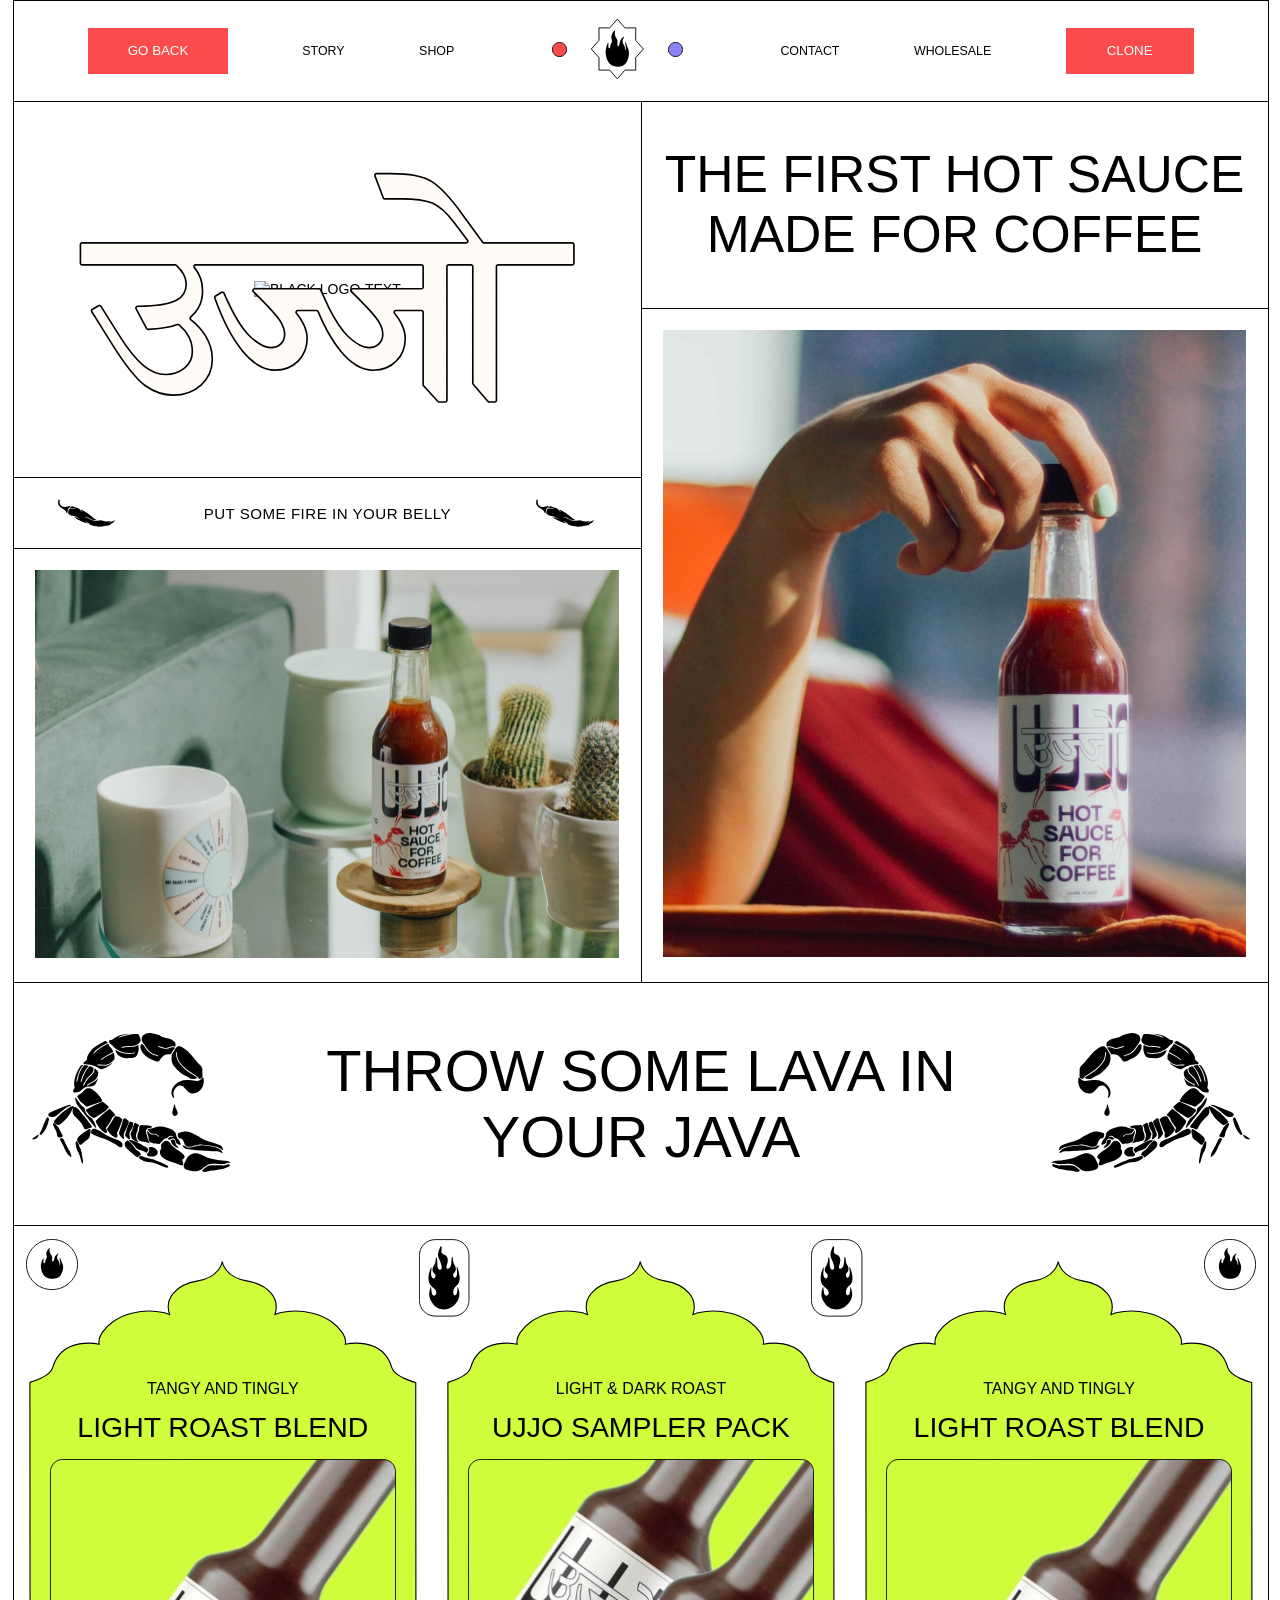
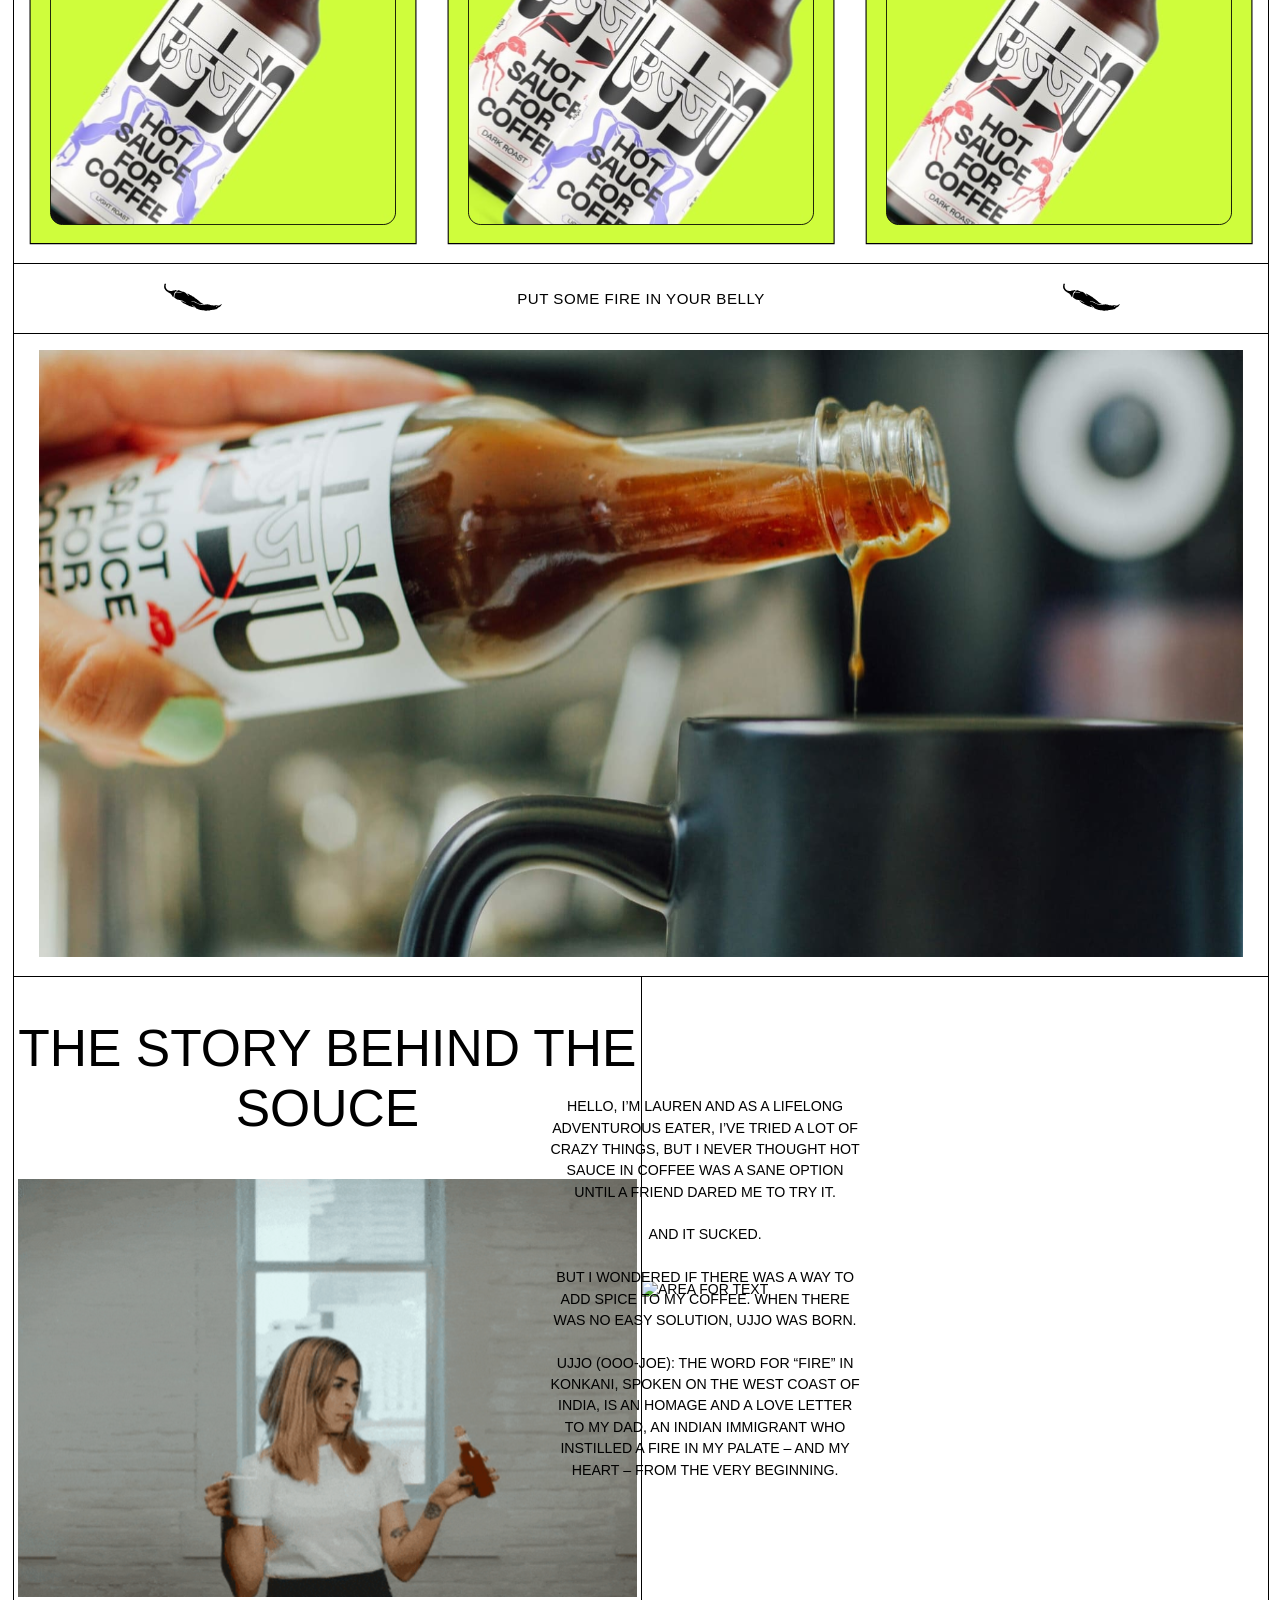
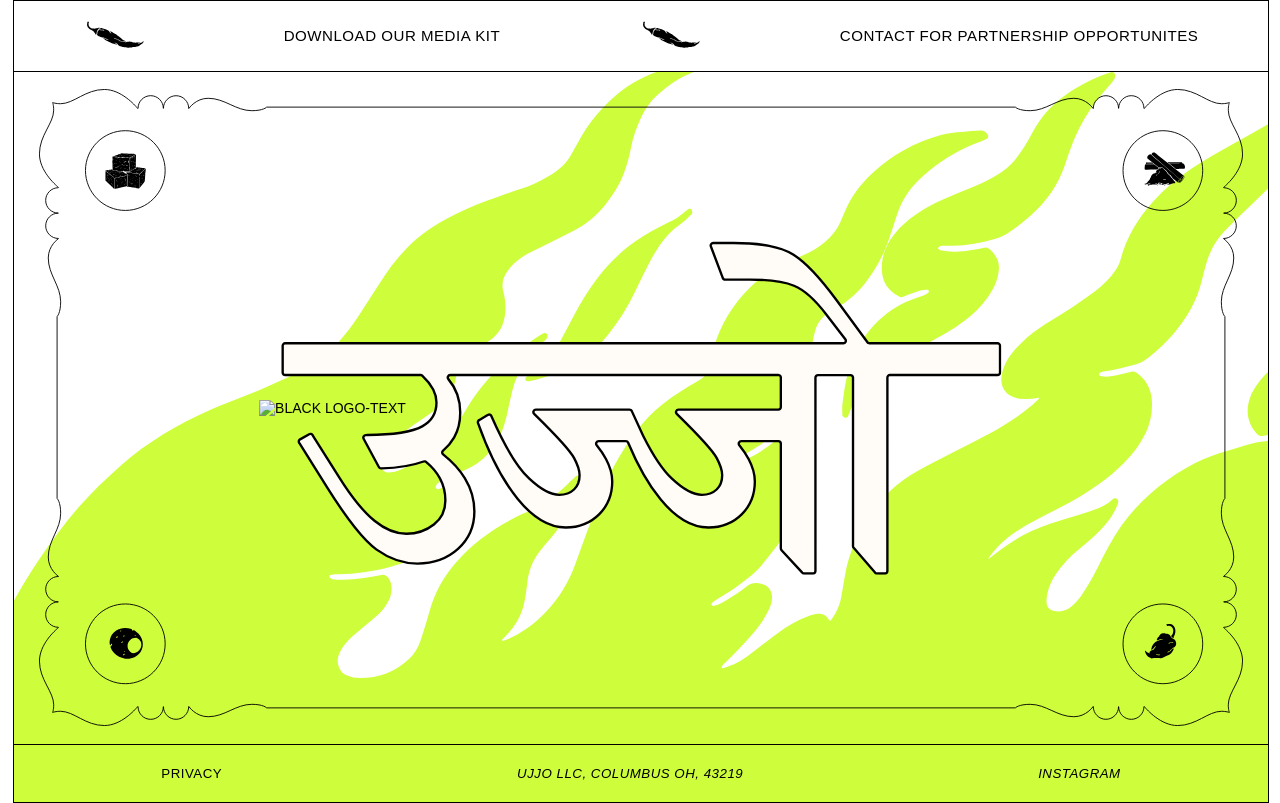
==== HTMLLayout/HTMLLayout/index.html @ 000c5f0a "Add files via upload fix css" ====
<!doctype html>
<html lang="en">
<head>
    <meta charset="utf-8">
    <meta name="viewport"
          content="width=device-width, user-scalable=no, initial-scale=1.0, maximum-scale=1.0, minimum-scale=1.0">
    <meta http-equiv="x-ua-compatible" content="ie=edge">
    <title>sauce for coffee</title>
    <link rel="stylesheet" href="./styles/index.css">
    <link rel="stylesheet" href="./styles/variables.css">
    <link rel="stylesheet" href="./assets/fonts/font.css">
    <link rel="stylesheet" href="./styles/global.css">
</head>
<body>
<header>
    <section class="nav-menu">
        <nav>
            <button class="go-back-btn"> go back </button>
            <a href = "">story</a>
            <a href = "">shop</a>
            <div class="nav-images">
                <picture>
                    <source srcset="images/red_circle.svg" media="(min-width : 1080px)">
                    <img class ="circle-img" src="images/red_circle.svg" alt = "red circle">
                </picture>
                <picture>
                    <source srcset="images/fire.svg" media = "(min-width : 1080px)">
                    <img class = "fire-img" src = "images/fire.svg" alt = "fire">
                </picture>
                <picture>
                    <source srcset="images/purple_circle.svg" media = "(min-width: 1080px)" >
                    <img class = "circle-img" src = "images/purple_circle.svg" alt = "purple circle">
                </picture>
            </div>
            <a href = ""> contact </a>
            <a href = ""> wholesale </a>
            <button class="clone-btn"> clone </button>
        </nav>
    </section>
</header>
<main>
    <section class ="intro-banner">
        <div class="intro-left">
            <div class="intro-left_logos">
                <picture>
                    <source srcset="images/black_logo_text_ujjo.svg" media = "(min-width: 1080px)">
                    <img class="black-logo-img" src = "images/black_logo_text_ujjo.svg" alt = "black logo-text">
                </picture>
                <picture class="white-logo">
                    <source srcset="images/white_logo_text.svg" media = "(min-width: 1080px)">
                    <img class = "white-logo-img" src = "images/white_logo_text.svg" alt = "white logo-text">
                </picture>
            </div>
            <div class="intro-running-line">
                <picture class="slogan pepper-img">
                    <source srcset="images/pepper.svg"  media = "(min-width: 1080px)">
                    <img class = "pepper-img" src = "images/pepper.svg" alt = "pepper">
                </picture>
                <p class = "running-line_text"> put some fire in your belly </p>
                <picture class="slogan pepper-img">
                    <source srcset="images/pepper.svg"  media = "(min-width: 1080px)">
                    <img class = "pepper-img" src = "images/pepper.svg" alt = "pepper">
                </picture>
            </div>
            <div class="sauce-with-cactus">
                <picture>
                    <source srcset = "images/sauce_with_cactus.svg" media = "(min-width: 1080px)">
                    <img class = "sauce-with-cactus-img" src = "images/sauce_with_cactus.svg" alt = "sauce with cactus">
                </picture>
            </div>
        </div>
        <div class="intro-right">
            <h1 class="intro-right_title">the first hot sauce made for coffee</h1>
            <div class="sauce-with-hands">
                <picture>
                    <source srcset = "images/sauce_with_hands.svg" media = "(min-width: 1080px)">
                    <img class = "sauce-with-hands-img" src = "images/sauce_with_hands.svg" alt = "sauce with hands" >
                </picture>
            </div>
        </div>
    </section>
    <section class = "catalog">
        <div class="catalog_title">
            <picture>
                <source srcset = "images/scorpio_logo_left.svg" media = "(min-width: 1080px)">
                <img class = "scorpio-logo-left-img" src = "images/scorpio_logo_left.svg" alt = "scorpio logo left">
            </picture>
            <h2>throw some lava in your java</h2>
            <picture>
                <source srcset = "images/scorpio_logo_right.svg" media = "(min-width: 1080px)">
                <img class = "scorpio-logo-right-img" src = "images/scorpio_logo_right.svg" alt = "scorpio logo right">
            </picture>
        </div>
        <div class= "fire-icons">
            <picture>
                <source srcset = "images/black_fire_logo_little.svg" media = "(min-width: 1080px)">
                <img class = "little-black-fire-logo-img" src = "images/black_fire_logo_little.svg" alt = "little black fire logo">
            </picture>
            <picture>
                <source srcset = "images/black_fire_logo_big.svg" media = "(min-width: 1080px)">
                <img class = "big-black-fire-logo-img" src = "images/black_fire_logo_big.svg" alt = "big black fire logo">
            </picture>
            <picture>
                <source srcset = "images/black_fire_logo_big.svg" media = "(min-width: 1080px)">
                <img class = "big-black-fire-logo-img"  src = "images/black_fire_logo_big.svg" alt = "big black fire logo">
            </picture>
            <picture>
                <source srcset = "images/black_fire_logo_little.svg" media = "(min-width: 1080px)">
                <img class = "little-black-fire-logo-img" src = "images/black_fire_logo_little.svg" alt = "little black fire logo">
            </picture>
        </div>
        <div class="catalog_images">
            <div class="product-card">
                <div class="product-card_title">
                    <p class="card-subtitle"> tangy and tingly </p>
                    <p class="card-title"> light roast blend </p>
                </div>
                <picture>
                    <source srcset = "images/green_frame.svg" media = "(min-width: 1080px)">
                    <img class = "green-frame-img" src = "images/green_frame.svg" alt = "green frame">
                </picture>
                <picture class="taste-img">
                    <source srcset = "images/hot_sauce_purple.svg" media = "(min-width: 1080px)">
                    <img class = "hot-sauce-img" src = "images/hot_sauce_purple.svg" alt = "hot purple sauce">
                </picture>
            </div>
            <div class="product-card">
                <div class="product-card_title">
                    <p class="card-subtitle"> light & dark roast </p>
                    <p class="card-title"> ujjo sampler pack </p>
                </div>
                <picture>
                    <source srcset = "images/green_frame.svg" media = "(min-width: 1080px)">
                    <img class = "green-frame-img" src = "images/green_frame.svg" alt = "green frame">
                </picture>
                <picture class="taste-img">
                    <source srcset = "images/hot_sauces_both.svg" media = "(min-width: 1080px)">
                    <img class = "hot-sauce-img" src = "images/hot_sauces_both.svg" alt = "both hot sauces">
                </picture>
            </div>
            <div class="product-card">
                <div class="product-card_title">
                    <p class="card-subtitle"> tangy and tingly </p>
                    <p class="card-title"> light roast blend </p>
                </div>
                <picture>
                    <source srcset = "images/green_frame.svg" media = "(min-width: 1080px)">
                    <img class = "green-frame-img" src = "images/green_frame.svg" alt = "green frame">
                </picture>
                <picture class="taste-img">
                    <source srcset = "images/hot_sauce_pink.svg" media = "(min-width: 1080px)">
                    <img class = "hot-sauce-img" src = "images/hot_sauce_pink.svg" alt = "hot pink sauce">
                </picture>
            </div>
        </div>
    </section>
    <div class="running-line">
        <picture>
            <source srcset="images/pepper.svg"  media = "(min-width: 1080px)">
            <img class = "pepper-img" src = "images/pepper.svg" alt = "pepper">
        </picture>
        <p class = "running-line_text"> put some fire in your belly </p>
        <picture>
            <source srcset="images/pepper.svg"  media = "(min-width: 1080px)">
            <img class = "pepper-img" src = "images/pepper.svg" alt = "pepper">
        </picture>
    </div>
    <section class = "history-banner">
        <div class="pouring-sauce">
            <picture>
                <source srcset="images/pouring_sauce.svg"  media = "(min-width: 1080px)">
                <img class = "pouring-sauce-img" src = "images/pouring_sauce.svg" alt = "pouring sauce">
            </picture>
        </div>
        <div class="history-banner_main">
            <div class="history-left-column">
                <div class="history-left-title">
                    <p class = "history-left-title-p">the story behind the souce</p>
                </div>
                <picture>
                    <source srcset="images/woman_testing_sauce.svg"  media = "(min-width: 1080px)">
                    <img class = "woman-testing-sauce-img" src = "images/woman_testing_sauce.svg" alt = "woman testing sauce">
                </picture>
            </div>
            <div class="history-right-column">
                <picture>
                    <source srcset="images/area_with_logs_for_text.svg"  media = "(min-width: 1080px)">
                    <img class = "area-with-logos-for-text-img" src = "images/area_with_logs_for_text.svg" alt = "area for text">
                </picture>
                <div class="history-right-title">
                    <p>hello, i’m lauren and as a lifelong adventurous eater, i’ve tried a lot of crazy things, but i never thought hot sauce in coffee was a sane option until a friend dared me to try it.</p>
                    <br>
                    <p>and it sucked.</p>
                    <br>
                    <p>but i wondered if there was a way to add spice to my coffee. when there was no easy solution, ujjo was born.</p>
                    <br>
                    <p>ujjo (ooo-joe): the word for “fire” in konkani, spoken on the west coast of india, is an homage and a love letter to my dad, an indian immigrant who instilled a fire in my palate – and my heart – from the very beginning.</p>
                </div>
            </div>
        </div>
    </section>
    <div class="running-line">
        <picture>
            <source srcset="images/pepper.svg"  media = "(min-width: 1080px)">
            <img class = "pepper-img" src = "images/pepper.svg" alt = "pepper">
        </picture>
        <p class = "running-line_text"> download our media kit </p>
        <picture>
            <source srcset="images/pepper.svg"  media = "(min-width: 1080px)">
            <img class = "pepper-img" src = "images/pepper.svg" alt = "pepper">
        </picture>
        <p class = "running-line_text"> contact for partnership opportunites </p>
    </div>
    <section class = "logos-banner">
        <div class="logos-banner_container">
            <picture>
                <source srcset="images/area_with_logos.svg"  media = "(min-width: 1080px)">
                <img class = "area-with-logos-img" src = "images/area_with_logos.svg" alt = "white frame with logos">
            </picture>
            <picture>
                <source srcset="images/black_logo_text_ujjo.svg" media = "(min-width: 1080px)">
                <img class="black-logo-history" src = "images/black_logo_text_ujjo.svg" alt = "black logo-text">
            </picture>
            <picture>
                <source srcset="images/white_logo_text.svg" media = "(min-width: 1080px)">
                <img class="white-logo-history" src = "images/white_logo_text.svg" alt = "white logo-text">
            </picture>
        </div>
    </section>
</main>
<footer class="footer">
    <a href="">privacy</a>
    <address class = "address">
        <p >ujjo llc, columbus oh, 43219</p>
    </address>
    <address>
        <a href=""> instagram</a>
    </address>
</footer>
</body>
</html>
---- HTMLLayout/HTMLLayout/styles/index.css ----
main{
    top: 7.78vw;
    position: relative;
    width: 98%;
    margin-right: 1%;
    margin-left: 1%;
}
body {
    overflow-x: hidden;
    text-transform: uppercase;
}

.nav-menu {
    width: 98%;
    height: 7.78vw;
    display: grid;
    align-items: center;
    border: 0.07vw solid black;
    font-size: 0.97vw;
    font-weight: 400;
    position: fixed;
    z-index: 3;
    background-color: white;
    margin-left: 1%;
    margin-right: 1%;
}
nav {
    display: flex;
    align-items: center;
    justify-content: space-evenly;
    height: 4.86vw;
}
.nav-images {
    width: 13.8368vw;
    display: flex;
    align-items: center;
    justify-content: space-evenly;
}
.fire-img{
    max-width: 4.2361vw;
}
.circle-img{
    max-width: 1.18vw;
}

a {
    text-decoration: none;
    color: black;
}
button {
    color: white;
    border: none;
    background-color: #FB4B4D;
    height: 3.61vw;
    text-transform: uppercase;
    font-size: 1.04vw;
}
.go-back-btn {
    width: 10.90vw;

}

.clone-btn {
    width: 10vw;
}

.intro-banner {
    width: 100%;
    position: relative;
    height: auto;
    display: flex;
    border: 0.07vw solid black;
}

.intro-left {
    width: 50%;
}

.intro-left_logos {
    width: 100%;
    height: 29.44vw;
    display: flex;
    align-items: center;
    justify-content: center;
    border: 0.07vw solid black;
    border-left: none;
    border-top: none;
}
.black-logo-img {
    position: relative;
    width: 45.63vw;
    height: 26.67vw;
}
.white-logo{
    position: absolute;
}
.white-logo-img {
    max-width: 38.75vw;
    height: 17.986vw;
}
.slogan {
    display: inline-flex;
    width: 100%;
    height: auto;
    border: 0.07vw solid black;
    border-left: none;
    border-top: none;
    align-items: center;
    justify-content: center;
    margin-right: 1%;
}

.intro-running-line{
    display: flex;
    align-items: center;
    justify-content: space-around;
    border: 0.07vw solid black;
    border-top: none;
    border-left: none;
    width: 100%;
    height: 5.42vw;
    letter-spacing: 0.5px;
}
.running-line_text{
    text-align: center;
    font-size: 1.18vw;
}
.pepper-img {
    border: none;
    width: 4.72vw;
}

.sauce-with-cactus-img{
    width:45.63vw;
}

.sauce-with-hands-img{
    width:45.56vw;
}

.scorpio-logo-left-img{
    width: 15.63vw;
}

.scorpio-logo-right-img{
    width: 15.63vw;
}

.sauce-with-cactus {
    display: flex;
    align-items: center;
    justify-content: center;
    width: 100%;
    height: calc(68.68vw - 29.44vw - 5.42vw);
    border: 0.07vw solid black;
    border-top: none;
    border-left: none;
    border-bottom: none;
}

.intro-right {
    width: 50%;
    display: flex;
    flex-direction: column;
    align-items: center;
    border-bottom: none;
}

.intro-right_title {
    display: flex;
    align-items: center;
    height: 16.18vw;
    font-size: 4.03vw;
    text-align: center;
    font-weight: 400;
    border-bottom: 1px solid black;
}

.sauce-with-hands {
    height: calc(68.68vw - 16.18vw);
    display: flex;
    align-items: center;
}

.section-catalog {
    border-top: none;
}

.catalog {
    width: 100%;
    position: relative;
    height: 68.75vw;
    border: 0.07vw solid black;
    border-top: none;
}

.catalog_title {
    display: flex;
    width: 100%;
    height: 18.96vw;
    border-bottom: 0.07vw solid black;
    justify-content: space-around;
    align-items: center;
    text-align: center;
}
.scorpio-logo-left-img{
    width: 15.63vw;
}

.scorpio-logo-right-img{
    width: 15.63vw;
}

h2 {
    width: 60%;
    font-size: 4.51vw;
    font-weight: 400;
}

.fire-icons {
    display: flex;
    justify-content: space-between;
    padding: 1%;
}
.little-black-fire-logo-img{
    width: 4.03vw;
}
.big-black-fire-logo-img{
    width: 4.03vw;
}

.running-line{
    display: flex;
    align-items: center;
    justify-content: space-around;
    border: 0.07vw solid black;
    border-top: none;
    width: 100%;
    height: 5.42vw;
    letter-spacing: 0.5px;
}

.catalog_images {
    position: relative;
    display: flex;
    justify-content: space-around;
    bottom: 6.94vw;
    height: 48.54vw;
}
.green-frame-img {
    width: 30.28vw;

}
.hot-sauce-img{
    width: 27.08vw;
}

.taste-img {
    position: absolute;
    padding-top: 13.89vw;
}

.product-card_title {
    position: absolute;
    z-index: 1;
    padding-bottom: 22.22vw;
    text-align: center;
}

.product-card {
    display: flex;
    align-items: center;
    justify-content: center;

}
.card-title {
    font-size: 2.22vw;
}

.card-subtitle {
    font-size: 1.25vw;
    padding-bottom: 1.04vw;
}

.slogan.second {
    position: relative;
    width: 100%;
    margin-left: 1%;
    border: 0.07vw solid black;
    border-top: none;
    flex-direction: row;
    justify-content: space-around;
    font-size: 1.18vw;
}

.history-banner {
    position: relative;
    width: 100%;
}

.pouring-sauce {
    position: relative;
    display: flex;
    height: 50.14vw;
    width: 100%;
    border:0.07vw solid black;
    border-top: none;
    justify-content: center;
    align-items: center;
}
.pouring-sauce-img{
    width: 94.03vw;
}
.woman-testing-sauce-img{
    width: 48.40vw;
}
.area-with-logos-for-text-img{
    width: 48.33vw;
}

.history-banner_main {
    display: flex;
    border: 0.07vw solid black;
    border-top: none;
    width: 100%;
}

.history-left-column {
    width: 50%;
    display: flex;
    align-items: center;
    flex-direction: column;
    justify-content: space-around;
    border-right: 0.07vw solid black;
}

.history-right-column{
    border-right: none;
    display: flex;
    justify-content: center;
    align-items: center;
}

.history-left-title {
    width:48.47vw ;
    height: 15.76vw;
    display: flex;
    align-items: center;
}

.history-left-title-p{
    font-size: 4.03vw;
    font-weight: 400;
    text-align: center;
}

.history-right-title {
    position: absolute;
    text-align: center;
    line-height: 1.67vw;
    display: flex;
    align-items: center;
    justify-content: center;
    flex-direction: column;
    font-size: 1.11vw;
    width: 24.3056vw;
}



.logos-banner_container {
    height: 100%;
    display: flex;
    overflow: hidden;
}

.logos-images {
    width: 98vw;
    height: 100%;
    display: flex;
    z-index: 2;
    justify-content: center;
    align-items: center;
}

.logos-banner{
    display: flex;
    justify-content: center;
    align-items: center;
    position: relative;
    height: auto;
    border: 0.07vw solid black;
    border-top: none;
    width: 100%;
    background-image: url("../images/green_fire.svg"), url("../images/bottom_pane_green.svg");
    background-repeat: no-repeat;
    background-size: cover;
    background-position: center;
    z-index: 1 ;
}
.white-logo-history{
    width: 56.3132vw;
    position: absolute;
    left: 50%;
    top: 50%;
    transform: translate(-50%, -50%);
}
.black-logo-history{
    width: 59.6715vw;
    max-height: 502.61px;
    position: absolute;
    left: 50%;
    top: 50%;
    transform: translate(-50%, -50%);
}

.area-with-logos-img{
    width: 94.0278vw;
    max-height: 715px;
    padding: 1.389vw  0px 1.389vw 0px;
    display: flex;
    align-items: center;
    justify-content: center;
}

.footer {
    display: flex;
    flex-direction: row;
    position: relative;
    height: 4.51vw;
    width: 98%;
    margin-left: 1%;
    margin-right: 1%;
    top: 7.78vw;
    border: 0.07vw solid black;
    border-top: none;
    background: #CDFD3B;
    align-items: center;
    justify-content: space-around;
    font-size: 1.04vw;
    letter-spacing: 0.5px;

}
.address{
    display: flex;
    justify-content: space-around;
    align-items: center;

}
---- HTMLLayout/HTMLLayout/styles/variables.css ----
:root {
    --text: #000;
    --bg: #fff;
}
body {
    font-family: "Source Sans Pro", sans-serif;
    background-color: var(--bg);
    color: var(--text);
}
---- HTMLLayout/HTMLLayout/assets/fonts/font.css ----
@font-face {
    font-family: 'Roboto';
    src: url('assets/fonts/Roboto/Roboto-Black.ttf') format('truetype');
}

body{
    font-family: Roboto,sans-serif;
    font-size: 14px;

    text-transform: uppercase;
}
---- HTMLLayout/HTMLLayout/styles/global.css ----
body, html {
    left: 0;
    top: 0;
    margin: 0;
    padding: 0;
}
h1, h2, h3, h4, h5, h6 {
    margin: 0;
    padding: 0;
}
p {
    margin: 0;
    padding: 0;
}
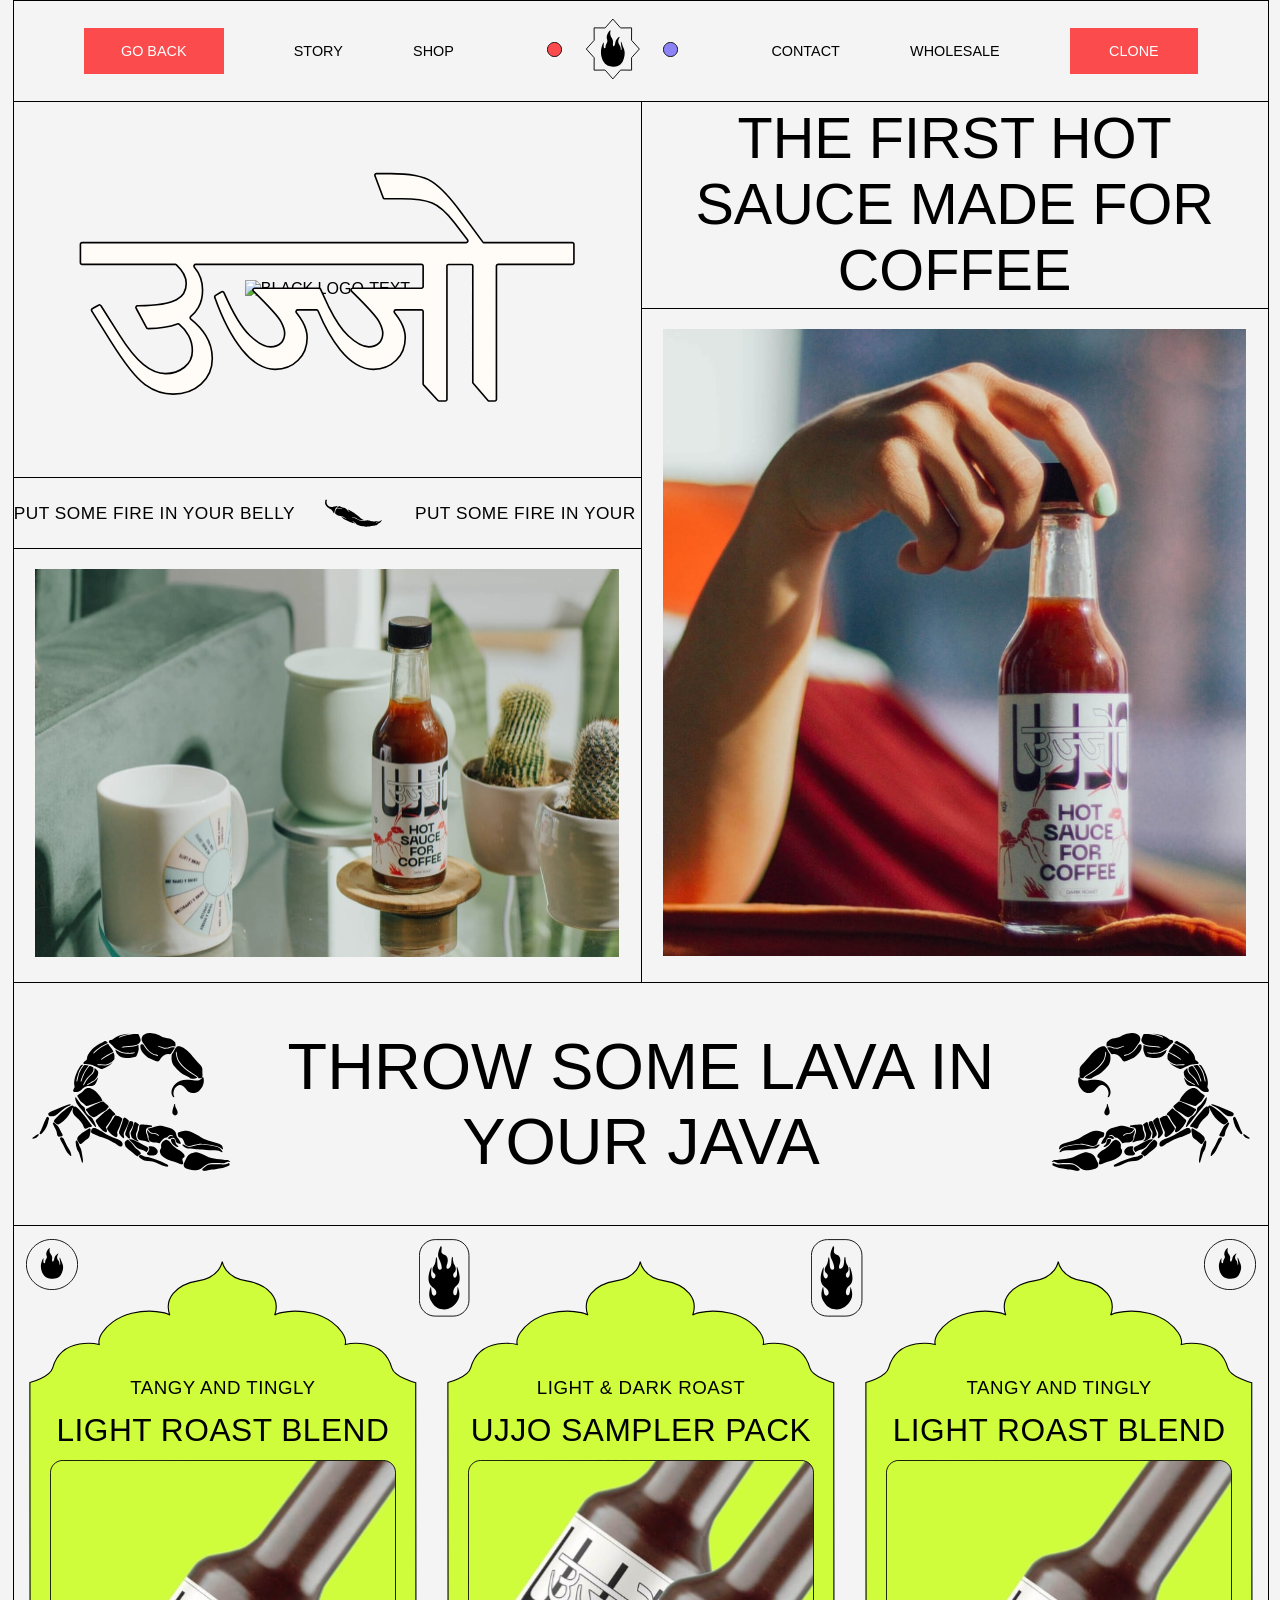
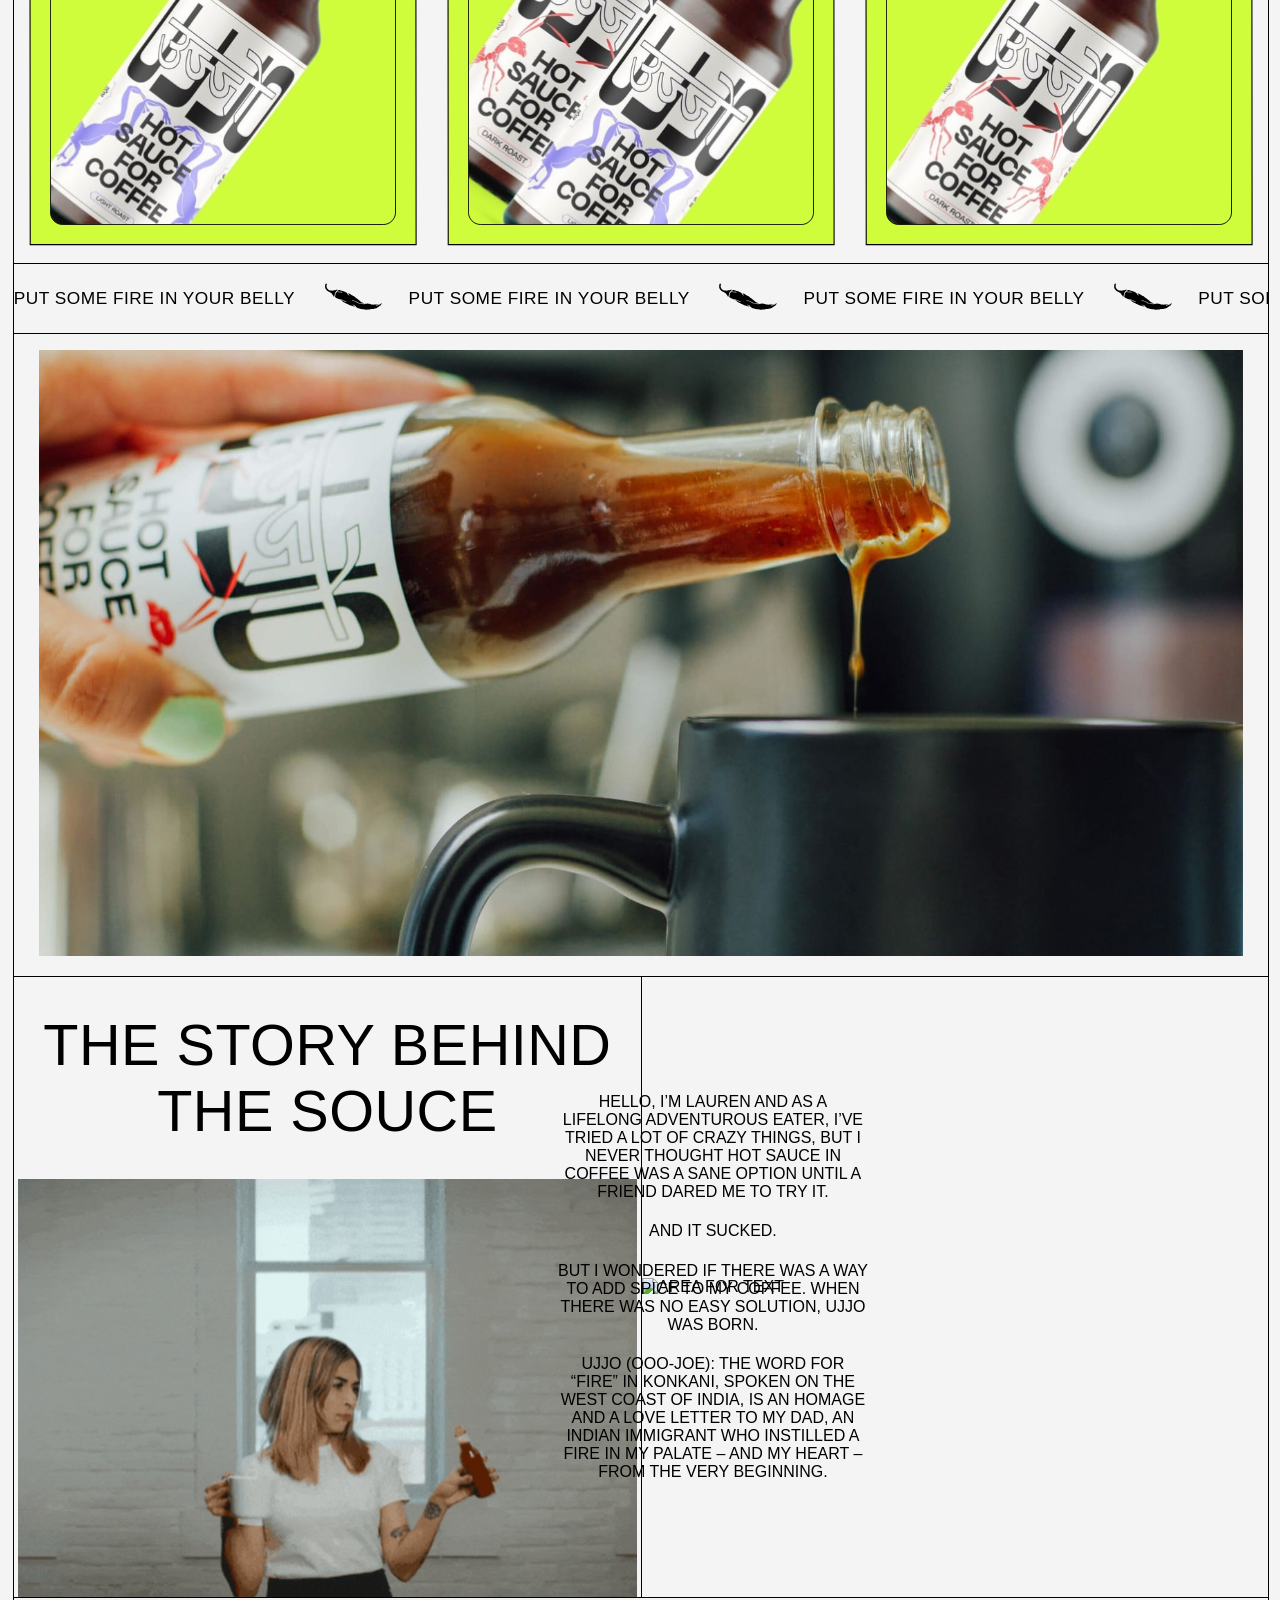
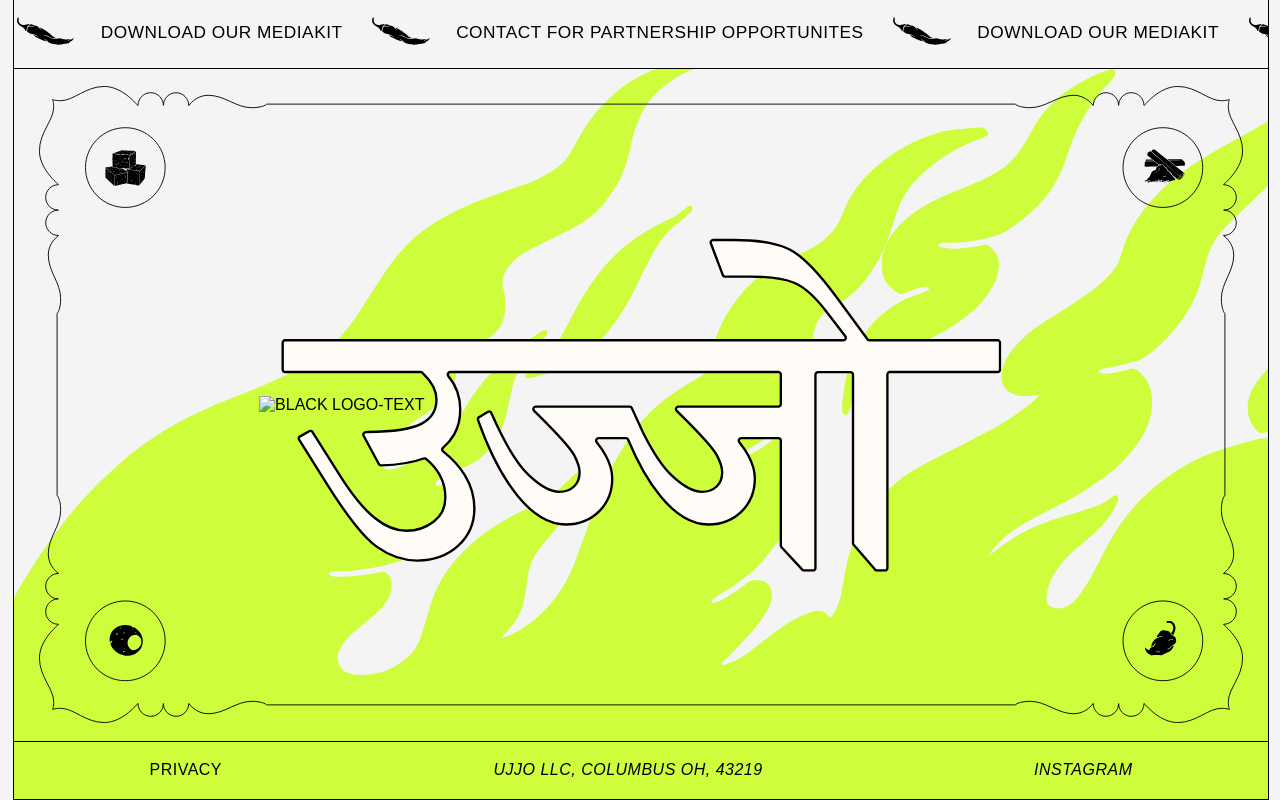
==== commit 5205e1f7: "changed font-size from vw to rem" ====
--- a/HTMLLayout/HTMLLayout/index.html
+++ b/HTMLLayout/HTMLLayout/index.html
@@ -10,103 +10,148 @@
     <link rel="stylesheet" href="./styles/variables.css">
     <link rel="stylesheet" href="./assets/fonts/font.css">
     <link rel="stylesheet" href="./styles/global.css">
+    <link rel="stylesheet" href="./styles/adaptive.css">
+    <link rel="stylesheet" href="./styles/animations.css">
 </head>
 <body>
 <header>
-    <section class="nav-menu">
+    <section class="nav-menu desktop">
         <nav>
             <button class="go-back-btn"> go back </button>
-            <a href = "">story</a>
-            <a href = "">shop</a>
-            <div class="nav-images">
+            <a href="">story</a>
+            <a href="">shop</a>
+            <div class="nav-images desktop">
                 <picture>
                     <source srcset="images/red_circle.svg" media="(min-width : 1080px)">
-                    <img class ="circle-img" src="images/red_circle.svg" alt = "red circle">
-                </picture>
-                <picture>
-                    <source srcset="images/fire.svg" media = "(min-width : 1080px)">
-                    <img class = "fire-img" src = "images/fire.svg" alt = "fire">
-                </picture>
-                <picture>
-                    <source srcset="images/purple_circle.svg" media = "(min-width: 1080px)" >
-                    <img class = "circle-img" src = "images/purple_circle.svg" alt = "purple circle">
-                </picture>
-            </div>
-            <a href = ""> contact </a>
-            <a href = ""> wholesale </a>
+                    <img class="circle-img" src="images/red_circle.svg" alt="red circle">
+                </picture>
+                <picture>
+                    <source srcset="images/fire.svg" media="(min-width : 1080px)">
+                    <img class="fire-img logo" src="images/fire.svg" alt="fire">
+                </picture>
+                <picture>
+                    <source srcset="images/purple_circle.svg" media="(min-width: 1080px)" >
+                    <img class="circle-img" src="images/purple_circle.svg" alt="purple circle">
+                </picture>
+            </div>
+            <a href=""> contact </a>
+            <a href=""> wholesale </a>
             <button class="clone-btn"> clone </button>
         </nav>
     </section>
+    <section class="nav-menu mobile">
+        <nav>
+            <input type="checkbox" id="menu-toggle" class="menu-toggle">
+                <label for="menu-toggle" class="menu-btn">
+                    <img class="menu-btn-img" src="images/Menu.svg" alt="menu">
+                </label>
+                <label for="menu-toggle" class="close-btn">
+                    <img class="close-btn-img" src="images/Close.svg" alt="close">
+                </label>
+                <div class="dropdown_menu">
+                    <ul class="dropdown_menu_list">
+                        <li><a href="#">Story</a></li>
+                        <li><a href="#">Shop</a></li>
+                        <li><a href="#">Contact</a></li>
+                        <li><a href="#">Wholesale</a></li>
+                    </ul>
+                </div>
+                <div class="nav-images mobile">
+                    <picture>
+                        <source srcset="images/fire.svg" media="(min-width : 1080px)">
+                        <img class="fire-img logo" src="images/fire.svg" alt="fire">
+                    </picture>
+                </div>
+            <button class="users-btn">
+                    <img class="user-btn-img" src="images/Users.svg" alt="users button">
+            </button>
+        </nav>
+    </section>
 </header>
 <main>
-    <section class ="intro-banner">
+    <section class="intro-banner">
         <div class="intro-left">
             <div class="intro-left_logos">
                 <picture>
-                    <source srcset="images/black_logo_text_ujjo.svg" media = "(min-width: 1080px)">
-                    <img class="black-logo-img" src = "images/black_logo_text_ujjo.svg" alt = "black logo-text">
+                    <source srcset="images/black_logo_text_ujjo.svg" media="(min-width: 1080px)">
+                    <img class="black-logo-img logo" src="images/black_logo_text_ujjo.svg" alt="black logo-text">
                 </picture>
                 <picture class="white-logo">
-                    <source srcset="images/white_logo_text.svg" media = "(min-width: 1080px)">
-                    <img class = "white-logo-img" src = "images/white_logo_text.svg" alt = "white logo-text">
+                    <source srcset="images/white_logo_text.svg" media="(min-width: 1080px)">
+                    <img class="white-logo-img logo" src="images/white_logo_text.svg" alt="white logo-text">
                 </picture>
             </div>
             <div class="intro-running-line">
+                <div class="content1">
+                    <p class="running-line_text"> put some fire in your belly </p>
                 <picture class="slogan pepper-img">
-                    <source srcset="images/pepper.svg"  media = "(min-width: 1080px)">
-                    <img class = "pepper-img" src = "images/pepper.svg" alt = "pepper">
-                </picture>
-                <p class = "running-line_text"> put some fire in your belly </p>
+                    <source srcset="images/pepper.svg"  media="(min-width: 1080px)">
+                    <img class="pepper-img logo" src="images/pepper.svg" alt="pepper">
+                </picture>
+                <p class="running-line_text"> put some fire in your belly </p>
                 <picture class="slogan pepper-img">
-                    <source srcset="images/pepper.svg"  media = "(min-width: 1080px)">
-                    <img class = "pepper-img" src = "images/pepper.svg" alt = "pepper">
-                </picture>
+                    <source srcset="images/pepper.svg"  media="(min-width: 1080px)">
+                    <img class="pepper-img logo" src="images/pepper.svg" alt="pepper">
+                </picture>
+                    <p class="running-line_text"> put some fire in your belly </p>
+                    <picture class="slogan pepper-img">
+                        <source srcset="images/pepper.svg"  media="(min-width: 1080px)">
+                        <img class="pepper-img logo" src="images/pepper.svg" alt="pepper">
+                    </picture>
+                    <p class="running-line_text"> put some fire in your belly </p>
+                    <picture class="slogan pepper-img">
+                        <source srcset="images/pepper.svg"  media="(min-width: 1080px)">
+                        <img class="pepper-img logo" src="images/pepper.svg" alt="pepper">
+                    </picture>
+                </div>
             </div>
             <div class="sauce-with-cactus">
                 <picture>
-                    <source srcset = "images/sauce_with_cactus.svg" media = "(min-width: 1080px)">
-                    <img class = "sauce-with-cactus-img" src = "images/sauce_with_cactus.svg" alt = "sauce with cactus">
+                    <source srcset="images/sauce_with_cactus.svg" media="(min-width: 1080px)">
+                    <img class="sauce-with-cactus-img" src="images/sauce_with_cactus.svg" alt="sauce with cactus">
                 </picture>
             </div>
         </div>
         <div class="intro-right">
-            <h1 class="intro-right_title">the first hot sauce made for coffee</h1>
+            <div class="intro-right_title">
+                <h1>the first hot sauce made for coffee</h1>
+            </div>
             <div class="sauce-with-hands">
                 <picture>
-                    <source srcset = "images/sauce_with_hands.svg" media = "(min-width: 1080px)">
-                    <img class = "sauce-with-hands-img" src = "images/sauce_with_hands.svg" alt = "sauce with hands" >
-                </picture>
-            </div>
-        </div>
-    </section>
-    <section class = "catalog">
+                    <source srcset="images/sauce_with_hands.svg" media="(min-width: 1080px)">
+                    <img class="sauce-with-hands-img" src="images/sauce_with_hands.svg" alt="sauce with hands" >
+                </picture>
+            </div>
+        </div>
+    </section>
+    <section class="catalog">
         <div class="catalog_title">
             <picture>
-                <source srcset = "images/scorpio_logo_left.svg" media = "(min-width: 1080px)">
-                <img class = "scorpio-logo-left-img" src = "images/scorpio_logo_left.svg" alt = "scorpio logo left">
+                <source srcset="images/scorpio_logo_left.svg" media="(min-width: 1080px)">
+                <img class="scorpio-logo-left-img logo" src="images/scorpio_logo_left.svg" alt="scorpio logo left">
             </picture>
             <h2>throw some lava in your java</h2>
             <picture>
-                <source srcset = "images/scorpio_logo_right.svg" media = "(min-width: 1080px)">
-                <img class = "scorpio-logo-right-img" src = "images/scorpio_logo_right.svg" alt = "scorpio logo right">
-            </picture>
-        </div>
-        <div class= "fire-icons">
-            <picture>
-                <source srcset = "images/black_fire_logo_little.svg" media = "(min-width: 1080px)">
-                <img class = "little-black-fire-logo-img" src = "images/black_fire_logo_little.svg" alt = "little black fire logo">
-            </picture>
-            <picture>
-                <source srcset = "images/black_fire_logo_big.svg" media = "(min-width: 1080px)">
-                <img class = "big-black-fire-logo-img" src = "images/black_fire_logo_big.svg" alt = "big black fire logo">
-            </picture>
-            <picture>
-                <source srcset = "images/black_fire_logo_big.svg" media = "(min-width: 1080px)">
-                <img class = "big-black-fire-logo-img"  src = "images/black_fire_logo_big.svg" alt = "big black fire logo">
-            </picture>
-            <picture>
-                <source srcset = "images/black_fire_logo_little.svg" media = "(min-width: 1080px)">
-                <img class = "little-black-fire-logo-img" src = "images/black_fire_logo_little.svg" alt = "little black fire logo">
+                <source srcset="images/scorpio_logo_right.svg" media="(min-width: 1080px)">
+                <img class="scorpio-logo-right-img logo" src="images/scorpio_logo_right.svg" alt="scorpio logo right">
+            </picture>
+        </div>
+        <div class="fire-icons">
+            <picture class="little-black-fire">
+                <source srcset="images/black_fire_logo_little.svg" media="(min-width: 1080px)">
+                <img class="little-black-fire-logo-img logo" src="images/black_fire_logo_little.svg" alt="little black fire logo">
+            </picture>
+            <picture class="big-black-fire">
+                <source srcset="images/black_fire_logo_big.svg" media="(min-width: 1080px)">
+                <img class="big-black-fire-logo-img logo" src="images/black_fire_logo_big.svg" alt="big black fire logo">
+            </picture>
+            <picture class="big-black-fire">
+                <source srcset="images/black_fire_logo_big.svg" media="(min-width: 1080px)">
+                <img class="big-black-fire-logo-img logo"  src="images/black_fire_logo_big.svg" alt="big black fire logo">
+            </picture>
+            <picture class="little-black-fire">
+                <source srcset="images/black_fire_logo_little.svg" media="(min-width: 1080px)">
+                <img class="little-black-fire-logo-img logo" src="images/black_fire_logo_little.svg" alt="little black fire logo">
             </picture>
         </div>
         <div class="catalog_images">
@@ -116,12 +161,12 @@
                     <p class="card-title"> light roast blend </p>
                 </div>
                 <picture>
-                    <source srcset = "images/green_frame.svg" media = "(min-width: 1080px)">
-                    <img class = "green-frame-img" src = "images/green_frame.svg" alt = "green frame">
+                    <source srcset="images/green_frame.svg" media="(min-width: 1080px)">
+                    <img class="green-frame-img" src="images/green_frame.svg" alt="green frame">
                 </picture>
                 <picture class="taste-img">
-                    <source srcset = "images/hot_sauce_purple.svg" media = "(min-width: 1080px)">
-                    <img class = "hot-sauce-img" src = "images/hot_sauce_purple.svg" alt = "hot purple sauce">
+                    <source srcset="images/hot_sauce_purple.svg" media="(min-width: 1080px)">
+                    <img class="hot-sauce-img" src="images/hot_sauce_purple.svg" alt="hot purple sauce">
                 </picture>
             </div>
             <div class="product-card">
@@ -130,12 +175,12 @@
                     <p class="card-title"> ujjo sampler pack </p>
                 </div>
                 <picture>
-                    <source srcset = "images/green_frame.svg" media = "(min-width: 1080px)">
-                    <img class = "green-frame-img" src = "images/green_frame.svg" alt = "green frame">
+                    <source srcset="images/green_frame.svg" media="(min-width: 1080px)">
+                    <img class="green-frame-img" src="images/green_frame.svg" alt="green frame">
                 </picture>
                 <picture class="taste-img">
-                    <source srcset = "images/hot_sauces_both.svg" media = "(min-width: 1080px)">
-                    <img class = "hot-sauce-img" src = "images/hot_sauces_both.svg" alt = "both hot sauces">
+                    <source srcset="images/hot_sauces_both.svg" media="(min-width: 1080px)">
+                    <img class="hot-sauce-img" src="images/hot_sauces_both.svg" alt="both hot sauces">
                 </picture>
             </div>
             <div class="product-card">
@@ -144,96 +189,131 @@
                     <p class="card-title"> light roast blend </p>
                 </div>
                 <picture>
-                    <source srcset = "images/green_frame.svg" media = "(min-width: 1080px)">
-                    <img class = "green-frame-img" src = "images/green_frame.svg" alt = "green frame">
+                    <source srcset="images/green_frame.svg" media="(min-width: 1080px)">
+                    <img class="green-frame-img" src="images/green_frame.svg" alt="green frame">
                 </picture>
                 <picture class="taste-img">
-                    <source srcset = "images/hot_sauce_pink.svg" media = "(min-width: 1080px)">
-                    <img class = "hot-sauce-img" src = "images/hot_sauce_pink.svg" alt = "hot pink sauce">
+                    <source srcset="images/hot_sauce_pink.svg" media="(min-width: 1080px)">
+                    <img class="hot-sauce-img" src="images/hot_sauce_pink.svg" alt="hot pink sauce">
                 </picture>
             </div>
         </div>
     </section>
     <div class="running-line">
-        <picture>
-            <source srcset="images/pepper.svg"  media = "(min-width: 1080px)">
-            <img class = "pepper-img" src = "images/pepper.svg" alt = "pepper">
-        </picture>
-        <p class = "running-line_text"> put some fire in your belly </p>
-        <picture>
-            <source srcset="images/pepper.svg"  media = "(min-width: 1080px)">
-            <img class = "pepper-img" src = "images/pepper.svg" alt = "pepper">
-        </picture>
+            <div class="content">
+                <p class="running-line_text">put some fire in your belly</p>
+                <picture>
+                    <img class="pepper-img logo" src="images/pepper.svg" alt="pepper">
+                </picture>
+                <p class="running-line_text">put some fire in your belly</p>
+                <picture>
+                    <img class="pepper-img logo" src="images/pepper.svg" alt="pepper">
+                </picture>
+                <p class="running-line_text">put some fire in your belly</p>
+                <picture>
+                    <img class="pepper-img logo" src="images/pepper.svg" alt="pepper">
+                </picture>
+                <p class="running-line_text">put some fire in your belly</p>
+                <picture>
+                    <img class="pepper-img logo" src="images/pepper.svg" alt="pepper">
+                </picture>
+                <p class="running-line_text">put some fire in your belly</p>
+                <picture>
+                    <img class="pepper-img logo" src="images/pepper.svg" alt="pepper">
+                </picture>
+                <p class="running-line_text">put some fire in your belly</p>
+                <picture>
+                    <img class="pepper-img logo" src="images/pepper.svg" alt="pepper">
+                </picture>
+                <p class="running-line_text">put some fire in your belly</p>
+            </div>
     </div>
-    <section class = "history-banner">
+    <section class="history-banner">
         <div class="pouring-sauce">
             <picture>
-                <source srcset="images/pouring_sauce.svg"  media = "(min-width: 1080px)">
-                <img class = "pouring-sauce-img" src = "images/pouring_sauce.svg" alt = "pouring sauce">
+                <source srcset="images/pouring_sauce.svg"  media="(min-width: 1080px)">
+                <img class="pouring-sauce-img" src="images/pouring_sauce.svg" alt="pouring sauce">
             </picture>
         </div>
         <div class="history-banner_main">
             <div class="history-left-column">
                 <div class="history-left-title">
-                    <p class = "history-left-title-p">the story behind the souce</p>
-                </div>
-                <picture>
-                    <source srcset="images/woman_testing_sauce.svg"  media = "(min-width: 1080px)">
-                    <img class = "woman-testing-sauce-img" src = "images/woman_testing_sauce.svg" alt = "woman testing sauce">
-                </picture>
+                    <p class="history-left-title-p">the story behind the souce</p>
+                </div>
+                    <source srcset="images/woman_testing_sauce.svg"  media="(min-width: 1080px)">
+                    <img class="woman-testing-sauce-img" src="images/woman_testing_sauce.svg" alt="woman testing sauce">
             </div>
             <div class="history-right-column">
                 <picture>
-                    <source srcset="images/area_with_logs_for_text.svg"  media = "(min-width: 1080px)">
-                    <img class = "area-with-logos-for-text-img" src = "images/area_with_logs_for_text.svg" alt = "area for text">
+                    <source srcset="images/area_with_logs_for_text.svg"  media="(min-width: 1080px)">
+                    <img class="area-with-logos-for-text-img logo-special" src="images/area_with_logs_for_text.svg" alt="area for text">
                 </picture>
                 <div class="history-right-title">
                     <p>hello, i’m lauren and as a lifelong adventurous eater, i’ve tried a lot of crazy things, but i never thought hot sauce in coffee was a sane option until a friend dared me to try it.</p>
-                    <br>
                     <p>and it sucked.</p>
-                    <br>
                     <p>but i wondered if there was a way to add spice to my coffee. when there was no easy solution, ujjo was born.</p>
-                    <br>
                     <p>ujjo (ooo-joe): the word for “fire” in konkani, spoken on the west coast of india, is an homage and a love letter to my dad, an indian immigrant who instilled a fire in my palate – and my heart – from the very beginning.</p>
                 </div>
             </div>
         </div>
     </section>
     <div class="running-line">
+        <div class="content">
         <picture>
-            <source srcset="images/pepper.svg"  media = "(min-width: 1080px)">
-            <img class = "pepper-img" src = "images/pepper.svg" alt = "pepper">
+            <source srcset="images/pepper.svg"  media="(min-width: 1080px)">
+            <img class="pepper-img logo" src="images/pepper.svg" alt="pepper">
         </picture>
-        <p class = "running-line_text"> download our media kit </p>
+        <p class="running-line_text"> download our mediakit </p>
         <picture>
-            <source srcset="images/pepper.svg"  media = "(min-width: 1080px)">
-            <img class = "pepper-img" src = "images/pepper.svg" alt = "pepper">
+            <source srcset="images/pepper.svg"  media="(min-width: 1080px)">
+            <img class="pepper-img logo" src="images/pepper.svg" alt="pepper">
         </picture>
-        <p class = "running-line_text"> contact for partnership opportunites </p>
+        <p class="running-line_text"> contact for partnership opportunites </p>
+        <picture>
+            <source srcset="images/pepper.svg"  media="(min-width: 1080px)">
+            <img class="pepper-img logo" src="images/pepper.svg" alt="pepper">
+        </picture>
+        <p class="running-line_text"> download our mediakit </p>
+            <picture>
+                <source srcset="images/pepper.svg"  media="(min-width: 1080px)">
+                <img class="pepper-img logo" src="images/pepper.svg" alt="pepper">
+            </picture>
+            <p class="running-line_text"> contact for partnership opportunites </p>
+            <picture>
+                <source srcset="images/pepper.svg"  media="(min-width: 1080px)">
+                <img class="pepper-img logo" src="images/pepper.svg" alt="pepper">
+            </picture>
+            <p class="running-line_text"> download our mediakit </p>
+            <picture>
+                <source srcset="images/pepper.svg"  media="(min-width: 1080px)">
+                <img class="pepper-img logo" src="images/pepper.svg" alt="pepper">
+            </picture>
+            <p class="running-line_text"> contact for partnership opportunites </p>
     </div>
-    <section class = "logos-banner">
+    </div>
+    <section class="logos-banner">
         <div class="logos-banner_container">
             <picture>
-                <source srcset="images/area_with_logos.svg"  media = "(min-width: 1080px)">
-                <img class = "area-with-logos-img" src = "images/area_with_logos.svg" alt = "white frame with logos">
-            </picture>
-            <picture>
-                <source srcset="images/black_logo_text_ujjo.svg" media = "(min-width: 1080px)">
-                <img class="black-logo-history" src = "images/black_logo_text_ujjo.svg" alt = "black logo-text">
-            </picture>
-            <picture>
-                <source srcset="images/white_logo_text.svg" media = "(min-width: 1080px)">
-                <img class="white-logo-history" src = "images/white_logo_text.svg" alt = "white logo-text">
+                <source srcset="images/area_with_logos (1).svg"  media="(min-width: 1080px)">
+                <img class="area-with-logos-img logo" src="images/area_with_logos (1).svg" alt="white frame with logos">
+            </picture>
+            <picture>
+                <source srcset="images/black_logo_text_ujjo.svg" media="(min-width: 1080px)">
+                <img class="black-logo-history logo" src="images/black_logo_text_ujjo.svg" alt="black logo-text">
+            </picture>
+            <picture>
+                <source srcset="images/white_logo_text.svg" media="(min-width: 1080px)">
+                <img class="white-logo-history logo" src="images/white_logo_text.svg" alt="white logo-text">
             </picture>
         </div>
     </section>
 </main>
 <footer class="footer">
-    <a href="">privacy</a>
-    <address class = "address">
-        <p >ujjo llc, columbus oh, 43219</p>
+    <a href="" class="privacy-link">privacy</a>
+    <address class="address">
+        <p> ujjo llc, columbus oh, 43219</p>
     </address>
-    <address>
+    <address class="inst-link">
         <a href=""> instagram</a>
     </address>
 </footer>
--- a/HTMLLayout/HTMLLayout/styles/index.css
+++ b/HTMLLayout/HTMLLayout/styles/index.css
@@ -5,18 +5,24 @@
     margin-right: 1%;
     margin-left: 1%;
 }
+
 body {
     overflow-x: hidden;
     text-transform: uppercase;
-}
-
-.nav-menu {
+    font-size: 16px;
+}
+
+.nav-menu.mobile {
+    display: none;
+}
+
+.nav-menu.desktop {
     width: 98%;
     height: 7.78vw;
     display: grid;
     align-items: center;
-    border: 0.07vw solid black;
-    font-size: 0.97vw;
+    border: 1px solid black;
+    font-size: 0.9rem;
     font-weight: 400;
     position: fixed;
     z-index: 3;
@@ -24,21 +30,25 @@
     margin-left: 1%;
     margin-right: 1%;
 }
+
 nav {
     display: flex;
     align-items: center;
     justify-content: space-evenly;
     height: 4.86vw;
 }
+
 .nav-images {
     width: 13.8368vw;
     display: flex;
     align-items: center;
     justify-content: space-evenly;
 }
+
 .fire-img{
     max-width: 4.2361vw;
 }
+
 .circle-img{
     max-width: 1.18vw;
 }
@@ -47,17 +57,17 @@
     text-decoration: none;
     color: black;
 }
+
 button {
     color: white;
     border: none;
     background-color: #FB4B4D;
     height: 3.61vw;
     text-transform: uppercase;
-    font-size: 1.04vw;
+    font-size: 0.9rem;
 }
 .go-back-btn {
     width: 10.90vw;
-
 }
 
 .clone-btn {
@@ -69,7 +79,7 @@
     position: relative;
     height: auto;
     display: flex;
-    border: 0.07vw solid black;
+    border: 1px solid black;
 }
 
 .intro-left {
@@ -82,27 +92,31 @@
     display: flex;
     align-items: center;
     justify-content: center;
-    border: 0.07vw solid black;
+    border: 1px solid black;
     border-left: none;
     border-top: none;
 }
+
 .black-logo-img {
     position: relative;
     width: 45.63vw;
     height: 26.67vw;
 }
+
 .white-logo{
     position: absolute;
 }
+
 .white-logo-img {
     max-width: 38.75vw;
     height: 17.986vw;
 }
+
 .slogan {
     display: inline-flex;
     width: 100%;
     height: auto;
-    border: 0.07vw solid black;
+    border: 1px solid black;
     border-left: none;
     border-top: none;
     align-items: center;
@@ -114,17 +128,20 @@
     display: flex;
     align-items: center;
     justify-content: space-around;
-    border: 0.07vw solid black;
+    border: 1px solid black;
     border-top: none;
     border-left: none;
     width: 100%;
     height: 5.42vw;
     letter-spacing: 0.5px;
-}
+    overflow: hidden;
+}
+
 .running-line_text{
     text-align: center;
-    font-size: 1.18vw;
-}
+    font-size: 1.08rem;
+}
+
 .pepper-img {
     border: none;
     width: 4.72vw;
@@ -152,10 +169,7 @@
     justify-content: center;
     width: 100%;
     height: calc(68.68vw - 29.44vw - 5.42vw);
-    border: 0.07vw solid black;
-    border-top: none;
-    border-left: none;
-    border-bottom: none;
+    border-right: 1px solid black;
 }
 
 .intro-right {
@@ -168,17 +182,22 @@
 
 .intro-right_title {
     display: flex;
+    justify-content: center;
     align-items: center;
     height: 16.18vw;
-    font-size: 4.03vw;
-    text-align: center;
+    border-bottom: 1px solid black;
+}
+
+h1{
+    font-size: 3.6rem;
     font-weight: 400;
-    border-bottom: 1px solid black;
+    text-align: center;
 }
 
 .sauce-with-hands {
     height: calc(68.68vw - 16.18vw);
     display: flex;
+    justify-content: center;
     align-items: center;
 }
 
@@ -190,7 +209,7 @@
     width: 100%;
     position: relative;
     height: 68.75vw;
-    border: 0.07vw solid black;
+    border: 1px solid black;
     border-top: none;
 }
 
@@ -198,7 +217,7 @@
     display: flex;
     width: 100%;
     height: 18.96vw;
-    border-bottom: 0.07vw solid black;
+    border-bottom: 1px solid black;
     justify-content: space-around;
     align-items: center;
     text-align: center;
@@ -213,7 +232,7 @@
 
 h2 {
     width: 60%;
-    font-size: 4.51vw;
+    font-size: 4.05rem;
     font-weight: 400;
 }
 
@@ -222,9 +241,11 @@
     justify-content: space-between;
     padding: 1%;
 }
+
 .little-black-fire-logo-img{
     width: 4.03vw;
 }
+
 .big-black-fire-logo-img{
     width: 4.03vw;
 }
@@ -233,11 +254,29 @@
     display: flex;
     align-items: center;
     justify-content: space-around;
-    border: 0.07vw solid black;
-    border-top: none;
-    width: 100%;
+    border: 1px solid black;
+    border-top: none;
+    width: 100%;
+    max-width: 100vw;
     height: 5.42vw;
     letter-spacing: 0.5px;
+    overflow: hidden;
+}
+
+.content, .content1{
+    display: flex;
+    align-items: center;
+    animation: scroll 20s linear infinite;
+    width: 100%;
+    white-space: nowrap;
+    gap: 2.08vw;
+}
+
+.content{
+    animation: scroll 20s linear infinite;
+}
+.content1{
+    animation: scroll 10s linear infinite;
 }
 
 .catalog_images {
@@ -247,10 +286,11 @@
     bottom: 6.94vw;
     height: 48.54vw;
 }
+
 .green-frame-img {
     width: 30.28vw;
-
-}
+}
+
 .hot-sauce-img{
     width: 27.08vw;
 }
@@ -265,20 +305,21 @@
     z-index: 1;
     padding-bottom: 22.22vw;
     text-align: center;
+    letter-spacing: 0.5px;
 }
 
 .product-card {
     display: flex;
     align-items: center;
     justify-content: center;
-
-}
+}
+
 .card-title {
-    font-size: 2.22vw;
+    font-size: 1.98rem;
 }
 
 .card-subtitle {
-    font-size: 1.25vw;
+    font-size: 1.17rem;
     padding-bottom: 1.04vw;
 }
 
@@ -286,11 +327,11 @@
     position: relative;
     width: 100%;
     margin-left: 1%;
-    border: 0.07vw solid black;
+    border: 1px solid black;
     border-top: none;
     flex-direction: row;
     justify-content: space-around;
-    font-size: 1.18vw;
+    font-size: 1.062rem;
 }
 
 .history-banner {
@@ -303,24 +344,27 @@
     display: flex;
     height: 50.14vw;
     width: 100%;
-    border:0.07vw solid black;
-    border-top: none;
-    justify-content: center;
-    align-items: center;
-}
+    border:1px solid black;
+    border-top: none;
+    justify-content: center;
+    align-items: center;
+}
+
 .pouring-sauce-img{
     width: 94.03vw;
 }
+
 .woman-testing-sauce-img{
     width: 48.40vw;
 }
+
 .area-with-logos-for-text-img{
     width: 48.33vw;
 }
 
 .history-banner_main {
     display: flex;
-    border: 0.07vw solid black;
+    border: 1px solid black;
     border-top: none;
     width: 100%;
 }
@@ -331,7 +375,7 @@
     align-items: center;
     flex-direction: column;
     justify-content: space-around;
-    border-right: 0.07vw solid black;
+    border-right: 1px solid black;
 }
 
 .history-right-column{
@@ -345,28 +389,28 @@
     width:48.47vw ;
     height: 15.76vw;
     display: flex;
+    justify-content: center;
     align-items: center;
 }
 
 .history-left-title-p{
-    font-size: 4.03vw;
+    font-size: 3.6rem;
     font-weight: 400;
     text-align: center;
+    letter-spacing: 0.5px;
 }
 
 .history-right-title {
     position: absolute;
     text-align: center;
-    line-height: 1.67vw;
     display: flex;
     align-items: center;
     justify-content: center;
     flex-direction: column;
-    font-size: 1.11vw;
+    font-size: 1rem;
     width: 24.3056vw;
-}
-
-
+    gap: 1.6667vw;
+}
 
 .logos-banner_container {
     height: 100%;
@@ -389,7 +433,7 @@
     align-items: center;
     position: relative;
     height: auto;
-    border: 0.07vw solid black;
+    border: 1px solid black;
     border-top: none;
     width: 100%;
     background-image: url("../images/green_fire.svg"), url("../images/bottom_pane_green.svg");
@@ -398,13 +442,16 @@
     background-position: center;
     z-index: 1 ;
 }
+
 .white-logo-history{
     width: 56.3132vw;
+    max-height: 378px;
     position: absolute;
     left: 50%;
     top: 50%;
     transform: translate(-50%, -50%);
 }
+
 .black-logo-history{
     width: 59.6715vw;
     max-height: 502.61px;
@@ -417,7 +464,7 @@
 .area-with-logos-img{
     width: 94.0278vw;
     max-height: 715px;
-    padding: 1.389vw  0px 1.389vw 0px;
+    padding: 1.389vw  0 1.389vw 0;
     display: flex;
     align-items: center;
     justify-content: center;
@@ -432,18 +479,18 @@
     margin-left: 1%;
     margin-right: 1%;
     top: 7.78vw;
-    border: 0.07vw solid black;
+    border: 1px solid black;
     border-top: none;
     background: #CDFD3B;
     align-items: center;
     justify-content: space-around;
-    font-size: 1.04vw;
+    font-size: 1rem;
     letter-spacing: 0.5px;
-
-}
+}
+
 .address{
     display: flex;
     justify-content: space-around;
     align-items: center;
-
-}+}
+
--- a/HTMLLayout/HTMLLayout/styles/variables.css
+++ b/HTMLLayout/HTMLLayout/styles/variables.css
@@ -6,4 +6,47 @@
     font-family: "Source Sans Pro", sans-serif;
     background-color: var(--bg);
     color: var(--text);
-}+}
+
+@media (prefers-color-scheme: dark) {
+    body, .nav-menu a, .nav-menu.desktop, .nav-menu.mobile, .dropdown_menu {
+        background: #373737;
+        color:#f4f4f4;
+    }
+
+    .product-card_title, .address p{
+        color: #000000;
+    }
+
+    .logo{
+        filter: invert(90%);
+    }
+
+    .logo-special{
+        filter: invert(75%);
+    }
+}
+
+@media (prefers-color-scheme: light) {
+    body, .nav-menu.desktop, .nav-menu.mobile, .nav-menu.desktop, .nav-menu.mobile, .dropdown_menu {
+        background: #f4f4f4;
+        color: #000000;
+    }
+
+    .logo{
+        filter: none;
+    }
+    .logo-special {
+       filter: none;
+    }
+}
+
+@media (prefers-reduced-motion: reduce) {
+    .scrolling_text_animation{
+        animation: none;
+    }
+}
+
+
+
+
--- a/HTMLLayout/HTMLLayout/assets/fonts/font.css
+++ b/HTMLLayout/HTMLLayout/assets/fonts/font.css
@@ -5,7 +5,6 @@
 
 body{
     font-family: Roboto,sans-serif;
-    font-size: 14px;
-
+    font-size: 16px;
     text-transform: uppercase;
-}+}
--- a/HTMLLayout/HTMLLayout/styles/global.css
+++ b/HTMLLayout/HTMLLayout/styles/global.css
@@ -4,10 +4,12 @@
     margin: 0;
     padding: 0;
 }
+
 h1, h2, h3, h4, h5, h6 {
     margin: 0;
     padding: 0;
 }
+
 p {
     margin: 0;
     padding: 0;
--- a/HTMLLayout/HTMLLayout/styles/adaptive.css
+++ b/HTMLLayout/HTMLLayout/styles/adaptive.css
@@ -0,0 +1,424 @@
+@media (min-width:375px) and (max-width: 960px) {
+    main, header, footer, .footer, .nav-menu.mobile {
+        width: 100%;
+        margin: 0;
+    }
+
+    header, .nav-menu.mobile{
+        height: 19.324vw;
+    }
+
+    main {
+        display: flex;
+        flex-direction: column;
+        top: 0;
+        width: 100%;
+    }
+
+    nav{
+        width: 100%;
+        display: flex;
+        justify-content: space-between;
+        align-items: center;
+        padding: 0 3.865vw;
+    }
+
+    .nav-menu.mobile{
+        display: flex;
+        justify-content: space-between;
+        align-items: center;
+        position: relative;
+    }
+
+    .nav-menu.desktop{
+        display: none;
+    }
+
+    .menu-toggle {
+        display: none;
+    }
+
+    .dropdown_menu {
+        display: none;
+        position: absolute;
+        top: 100%;
+        left: 0;
+        z-index: 100;
+        width: 91.8vw;
+        height: 37vw;
+        padding: 3.86vw;
+        border-top: 0.07vw solid black;
+        border-bottom: 0.07vw solid black;
+    }
+
+    .dropdown_menu_list {
+        list-style: none;
+        margin: 0;
+        padding: 0;
+    }
+
+    .dropdown_menu_list li {
+        padding: 2.42vw 0;
+    }
+
+    .dropdown_menu_list li a {
+        font-size: 0.875rem;
+        line-height: 5.07vw;
+    }
+
+    .menu-toggle:checked ~ .dropdown_menu {
+        display: flex;
+        justify-content: flex-start;
+        align-items: center;
+    }
+
+    .menu-btn {
+        display: flex;
+        justify-content: center;
+        align-items: center;
+    }
+
+    .menu-btn, .close-btn {
+        cursor: pointer;
+        background-color: #FB4B4D;
+    }
+
+    .close-btn {
+        display: none;
+    }
+
+    .menu-toggle:checked ~ .menu-btn {
+        display: none;
+    }
+
+    .menu-toggle:checked ~ .close-btn {
+        display: flex;
+        justify-content: center;
+        align-items: center;
+    }
+
+    .users-btn, .menu-btn, .close-btn{
+        width: 10.628vw;
+        height: 10.628vw;
+    }
+
+    .user-btn-img, .menu-btn-img, .close-btn-img {
+        width: 4.831vw;
+        height: 4.831vw;
+    }
+
+    .fire-img{
+        max-width: 9.42vw;
+    }
+
+    .intro-banner{
+        flex-direction: column;
+        width: 100%;
+        border-top: 0.07vw solid black;
+        border-left:none;
+        border-right:none;
+    }
+
+    .intro-left, .intro-right {
+        width: 100%;
+    }
+    
+    h1 {
+        font-size: 1.875rem;
+    }
+
+    .intro-left_logos {
+        height: 61.594vw;
+    }
+
+    .black-logo-img{
+        width: 93.944vw;
+        height: 55.556vw;
+    }
+
+    .white-logo-img{
+        max-width: 79.227vw;
+        height: 36.957vw;
+    }
+
+    .intro-running-line{
+        height: 19.082vw;
+    }
+
+    .content{
+        animation-duration: 10s;
+        gap: 1.93vw;
+    }
+
+    .running-line_text{
+        font-size: 1.0625rem;
+        letter-spacing: 0.5px;
+    }
+
+    .pepper-img {
+        width: 16.415vw;
+        height: 7.488vw;
+    }
+
+    .sauce-with-cactus{
+        height: 67.633vw;
+        border-bottom: 0.07vw solid black;
+    }
+
+    .sauce-with-cactus-img{
+        width: 94.203vw;
+        height: 61.836vw;
+    }
+
+    .intro-right_title {
+        border: none;
+        height: 25.121vw;
+        line-height: 9.662vw;
+        letter-spacing: 0.5px;
+    }
+
+    .sauce-with-hands{
+        width: 100%;
+        height: 107.246vw;
+        border-top: 0.07vw solid black;
+    }
+
+    .sauce-with-hands-img{
+        width: 94.203vw;
+        height: 101.449vw;
+    }
+
+    .scorpio-logo-left-img, .scorpio-logo-right-img{
+        width: 16.908vw;
+        height: 11.594vw;
+    }
+
+    .catalog{
+        height: 162.802vw;
+        border: none;
+    }
+
+    .catalog_title{
+        height: 30.918vw;
+    }
+
+    h2{
+        font-size: 1.5rem;
+        line-height: 7.729vw;
+        letter-spacing: 0.5px;
+    }
+
+    .fire-icons{
+        padding-left: 3.14vw ;
+        padding-right: 3.14vw;
+        padding-top: 6.763vw;
+    }
+
+    .big-black-fire-logo-img{
+        width: 14.01vw;
+        height: 21.256vw;
+    }
+
+    .little-black-fire{
+        display: none;
+    }
+
+    .catalog_images{
+        width: 236.713vw;
+        height: 114.01vw;
+        bottom: 13.5vw;
+        transform: translateX(-29%);
+    }
+
+    .product-card{
+        width: 75.604vw;
+        margin-bottom: 20px;
+    }
+
+    .green-frame-img{
+        width: 75.604vw;
+    }
+
+    .taste-img{
+        width: 67.464vw ;
+        padding-top: 35vw;
+    }
+
+    .hot-sauce-img{
+        width: 67.464vw ;
+        height: 73.671vw;
+    }
+
+    .product-card_title{
+        padding-bottom: 46.821vw;
+    }
+
+    .card-subtitle{
+        font-size: 1.0625rem;
+        line-height: 9.184vw;
+    }
+
+    .card-title{
+        font-size: 1.5625rem;
+        margin-bottom: 7.729vw;
+        line-height: 6.783vw;
+    }
+
+    .running-line{
+        width: 270%;
+        height: 19.082vw;
+        font-size: 2vw;
+        text-align: center;
+        border: 0.07vw solid black;
+        border-right: none;
+        border-left: none;
+    }
+
+    .pouring-sauce{
+        height: 53.865vw;
+        border: 0.07vw solid black;
+        border-left: none;
+        border-right: none;
+    }
+
+    .history-banner{
+        width: 100vw;
+        height: auto;
+    }
+
+    .pouring-sauce-img{
+        width:95.411vw ;
+        height: 48.068vw ;
+    }
+
+    .history-banner_main{
+        flex-direction: column;
+        align-items: center;
+    }
+
+    .history-left-column{
+        width: 100vw;
+        border-right: none;
+    }
+
+    .history-left-title{
+        width: 100vw;
+        height: 23.188vw;
+        justify-content: center;
+        border-left:none;
+    }
+
+    .history-left-title-p{
+        font-size: 1.5rem;
+        width: 59vw;
+        height: 15.459vw;
+        line-height: 7.729vw;
+    }
+
+    .woman-testing-sauce-img{
+        width: 100vw;
+        height: auto;
+    }
+
+    .area-with-logos-for-text-img{
+        width: 100vw;
+        height: 100.242vw;
+        border-top: 0.07vw solid black;
+    }
+
+    .history-right-title{
+        width: 58.454vw;
+        line-height: 2.899vw;
+        letter-spacing: 0.5px;
+        text-align: center;
+    }
+
+    p{
+        font-size: 0.75rem;
+        line-height: 2.899vw;
+        letter-spacing: 0.5px;
+    }
+
+    .logos-banner{
+        width: 100vw;
+        height: 54.348vw;
+    }
+
+    .footer{
+        position: static;
+        height: 23.671vw;
+        display: flex;
+        align-items: flex-start;
+    }
+
+    .footer a {
+        padding-top: 4.831vw;
+    }
+
+    .privacy-link {
+        font-size: 0.9375rem;
+    }
+
+    address{
+        font-size: 1rem;
+    }
+
+    .address {
+        display: flex;
+        height: 100%;
+        align-items: flex-end;
+    }
+
+    .address p {
+        padding-bottom: 4.831vw;
+        font-size: 0.75rem;
+    }
+
+    .inst-link {
+        padding-top: 4.831vw;
+    }
+}
+
+@media (min-width:960px) and (max-width:1200px) {
+    nav, button {
+        font-size: 0.875rem;
+    }
+
+    .intro-right_title h1{
+        font-size: 2.8125rem;
+    }
+
+    .running-line_text {
+        font-size: 1.0625rem;
+    }
+
+    .catalog_title h2{
+        font-size: 3.4375rem;
+    }
+
+    .card-subtitle {
+        font-size: 1.0625rem;
+    }
+
+    .card-title {
+        font-size: 1.5625rem;
+    }
+
+    .history-left-title-p {
+        font-size: 2rem;
+    }
+
+    .history-right-title {
+        font-size: 0.875rem;
+        line-height: 14px;
+        letter-spacing: 0.5px;
+    }
+
+    .privacy-link {
+        font-size: 0.9375rem;
+    }
+
+    .address {
+        font-size: 0.9375rem;
+    }
+}
--- a/HTMLLayout/HTMLLayout/styles/animations.css
+++ b/HTMLLayout/HTMLLayout/styles/animations.css
@@ -0,0 +1,12 @@
+@keyframes scroll {
+    0% {
+        transform: translateX(0%);
+    }
+    100% {
+        transform: translateX(-100%);
+    }
+}
+
+
+
+
